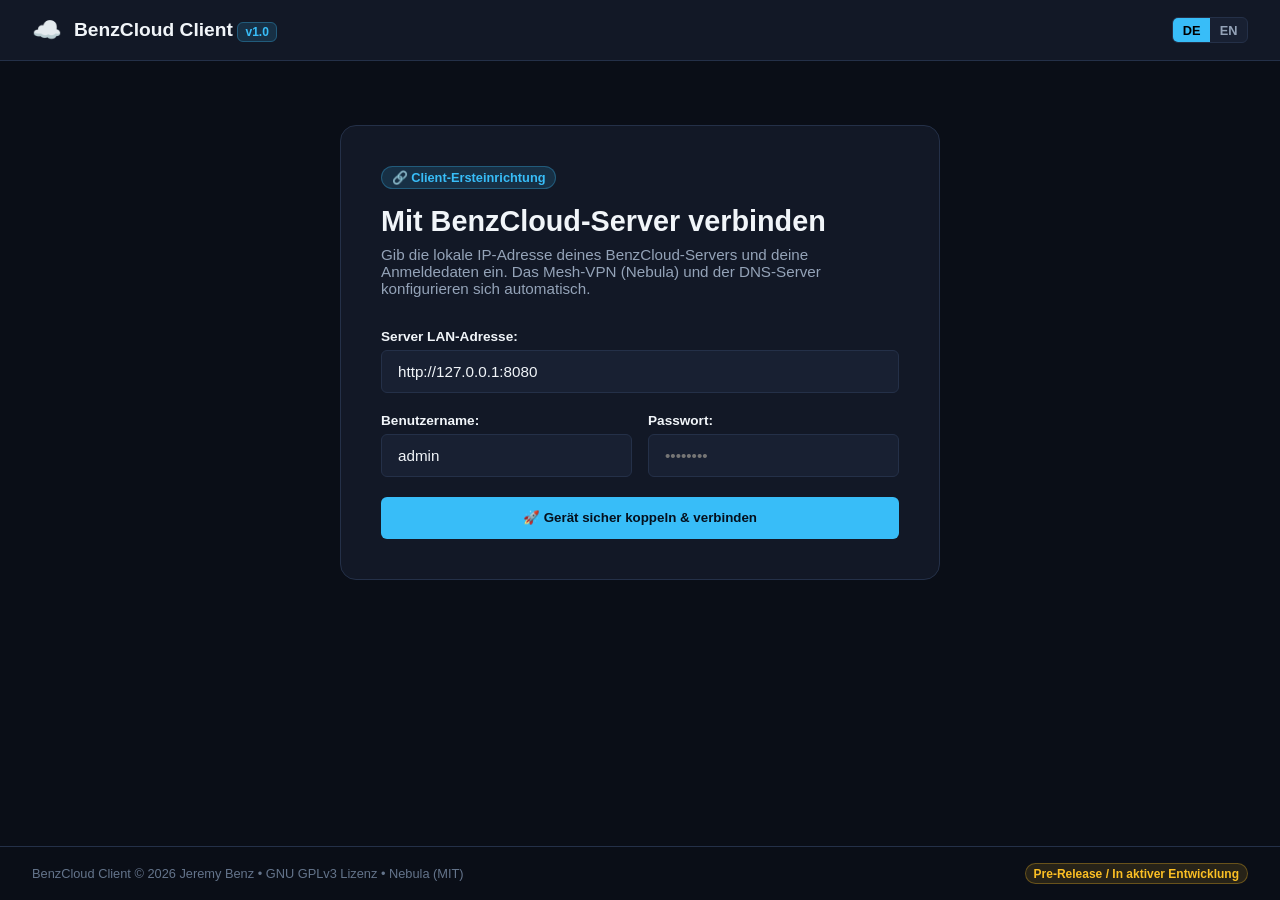
==== web/index.html @ 0cf7ce5f "feat(client): initial release v1.0 with pairing engine, desktop GUI and android APK" ====
<!DOCTYPE html>
<html lang="de" data-theme="dark">
<head>
  <meta charset="UTF-8">
  <meta name="viewport" content="width=device-width, initial-scale=1.0">
  <title>BenzCloud Client – Desktop & Mobile</title>
  <link rel="stylesheet" href="style.css">
</head>
<body>
  <header class="app-header">
    <div class="header-left">
      <div class="logo-icon">☁️</div>
      <div class="logo-text">
        <span class="brand-title">BenzCloud Client</span>
        <span class="brand-badge">v1.0</span>
      </div>
    </div>
    <div class="header-right">
      <div class="lang-switcher">
        <button id="langDE" class="btn-lang active" onclick="setLanguage('de')">DE</button>
        <button id="langEN" class="btn-lang" onclick="setLanguage('en')">EN</button>
      </div>
    </div>
  </header>

  <main class="main-content">
    <!-- PAIRING VIEW -->
    <div id="pairingView" class="view-panel" style="display:none;">
      <div class="card-box">
        <div class="badge-pill" data-i18n="pair_badge">🔗 Client-Ersteinrichtung</div>
        <h1 class="title" data-i18n="pair_title">Mit BenzCloud-Server verbinden</h1>
        <p class="desc" data-i18n="pair_desc">Gib die lokale IP-Adresse deines BenzCloud-Servers und deine Anmeldedaten ein. Das Mesh-VPN (Nebula) und der DNS-Server konfigurieren sich automatisch.</p>
        
        <form id="pairForm" onsubmit="submitPairing(event)">
          <div class="form-group">
            <label for="serverUrl" data-i18n="lbl_server_url">Server LAN-Adresse:</label>
            <input type="text" id="serverUrl" required placeholder="z. B. http://192.168.0.5:8080" value="http://127.0.0.1:8080">
          </div>
          <div class="form-row">
            <div class="form-group">
              <label for="pairUser" data-i18n="lbl_user">Benutzername:</label>
              <input type="text" id="pairUser" required placeholder="admin" value="admin">
            </div>
            <div class="form-group">
              <label for="pairPass" data-i18n="lbl_pass">Passwort:</label>
              <input type="password" id="pairPass" required placeholder="••••••••">
            </div>
          </div>
          <button type="submit" class="btn-primary btn-block" id="btnPair" data-i18n="btn_pair">🚀 Gerät sicher koppeln &amp; verbinden</button>
        </form>
      </div>
    </div>

    <!-- CONNECTED COCKPIT -->
    <div id="connectedView" class="view-panel" style="display:none;">
      <div class="status-banner">
        <div class="s-left">
          <span class="pulse-dot"></span>
          <div>
            <h2 data-i18n="status_connected">Verbunden mit BenzCloud</h2>
            <p class="s-domain" id="dispDomain">benzjeremy.de</p>
          </div>
        </div>
        <div class="s-right">
          <div class="tag-row">
            <span class="badge-tag">Overlay IP: <strong id="dispOverlayIP">10.42.0.2</strong></span>
            <span class="badge-tag">Lighthouse: <strong id="dispLighthouse">10.42.0.1</strong></span>
          </div>
        </div>
      </div>

      <h3 class="section-title" data-i18n="services_heading">Deine Enterprise-Dienste (Direktzugriff)</h3>
      <div class="grid-services">
        <a class="service-card" id="cardDrive" href="#" target="_blank">
          <div class="s-icon">📁</div>
          <div class="s-details">
            <h4 data-i18n="card_drive_title">BenzCloud Drive</h4>
            <p class="s-sub" id="subDrive">http://drive.domain</p>
            <p class="s-desc" data-i18n="card_drive_desc">Dateien hochladen, teilen und synchronisieren.</p>
          </div>
        </a>

        <a class="service-card" id="cardMail" href="#" target="_blank">
          <div class="s-icon">📧</div>
          <div class="s-details">
            <h4 data-i18n="card_mail_title">BenzCloud Mail</h4>
            <p class="s-sub" id="subMail">http://mail.domain</p>
            <p class="s-desc" data-i18n="card_mail_desc">Internes Webmail &amp; Thunderbird-kompatibles Postfach.</p>
          </div>
        </a>

        <a class="service-card" id="cardChat" href="#" target="_blank">
          <div class="s-icon">💬</div>
          <div class="s-details">
            <h4 data-i18n="card_chat_title">BenzCloud Chat</h4>
            <p class="s-sub" id="subChat">http://chat.domain</p>
            <p class="s-desc" data-i18n="card_chat_desc">Echtzeit-Teamkommunikation &amp; Direktnachrichten.</p>
          </div>
        </a>

        <a class="service-card" id="cardWeb" href="#" target="_blank">
          <div class="s-icon">🌐</div>
          <div class="s-details">
            <h4 data-i18n="card_web_title">Webseiten &amp; Portal</h4>
            <p class="s-sub" id="subWeb">http://domain</p>
            <p class="s-desc" data-i18n="card_web_desc">Gehostete Firmen- und Team-Webseiten aufrufen.</p>
          </div>
        </a>
      </div>

      <div class="client-footer-actions">
        <button class="btn-outline btn-sm" onclick="unpairClient()" data-i18n="btn_unpair">🔌 Entkoppeln / Gerät trennen</button>
      </div>
    </div>
  </main>

  <footer class="app-footer">
    <span>BenzCloud Client © 2026 Jeremy Benz • GNU GPLv3 Lizenz • Nebula (MIT)</span>
    <span class="pill-pre">Pre-Release / In aktiver Entwicklung</span>
  </footer>

  <script src="app.js"></script>
</body>
</html>
---- web/style.css ----
:root {
  --bg-page: #0a0e17;
  --bg-surface: #121826;
  --bg-card: #182032;
  --bg-hover: #1e293f;
  --border-subtle: #243048;
  --border-focus: #38bdf8;

  --text-main: #f1f5f9;
  --text-muted: #94a3b8;
  --text-subtle: #64748b;

  --accent-blue: #38bdf8;
  --accent-blue-hover: #0284c7;
  --accent-green: #34d399;
  --accent-amber: #fbbf24;

  --font-sans: -apple-system, BlinkMacSystemFont, "Segoe UI", Roboto, sans-serif;
  --font-mono: "JetBrains Mono", monospace;
  --radius-sm: 6px;
  --radius-md: 12px;
  --radius-lg: 16px;
}

* { box-sizing: border-box; margin: 0; padding: 0; }

body {
  background-color: var(--bg-page);
  color: var(--text-main);
  font-family: var(--font-sans);
  min-height: 100vh;
  display: flex;
  flex-direction: column;
}

.app-header {
  background-color: var(--bg-surface);
  border-bottom: 1px solid var(--border-subtle);
  padding: 1rem 2rem;
  display: flex;
  justify-content: space-between;
  align-items: center;
}

.header-left {
  display: flex;
  align-items: center;
  gap: 0.75rem;
}

.logo-icon { font-size: 1.5rem; }
.brand-title { font-weight: 700; font-size: 1.2rem; }
.brand-badge {
  background-color: rgba(56, 189, 248, 0.15);
  color: var(--accent-blue);
  border: 1px solid rgba(56, 189, 248, 0.3);
  font-size: 0.75rem;
  padding: 0.15rem 0.45rem;
  border-radius: var(--radius-sm);
  font-weight: 600;
}

.lang-switcher {
  display: flex;
  background-color: var(--bg-card);
  border-radius: var(--radius-sm);
  overflow: hidden;
  border: 1px solid var(--border-subtle);
}

.btn-lang {
  background: transparent;
  border: none;
  color: var(--text-muted);
  padding: 0.3rem 0.6rem;
  font-size: 0.8rem;
  font-weight: 600;
  cursor: pointer;
}
.btn-lang.active {
  background-color: var(--accent-blue);
  color: #000;
}

.main-content {
  flex: 1;
  max-width: 900px;
  width: 100%;
  margin: 0 auto;
  padding: 2rem 1.5rem;
}

.card-box {
  background-color: var(--bg-surface);
  border: 1px solid var(--border-subtle);
  border-radius: var(--radius-lg);
  padding: 2.5rem;
  margin: 2rem auto;
  max-width: 600px;
}

.badge-pill {
  display: inline-block;
  background-color: rgba(56, 189, 248, 0.15);
  color: var(--accent-blue);
  border: 1px solid rgba(56, 189, 248, 0.3);
  font-size: 0.8rem;
  font-weight: 600;
  padding: 0.2rem 0.6rem;
  border-radius: 9999px;
  margin-bottom: 1rem;
}

.title {
  font-size: 1.8rem;
  font-weight: 800;
  margin-bottom: 0.5rem;
}

.desc {
  color: var(--text-muted);
  margin-bottom: 2rem;
  font-size: 0.95rem;
}

.form-group {
  margin-bottom: 1.25rem;
}

.form-row {
  display: grid;
  grid-template-columns: 1fr 1fr;
  gap: 1rem;
}

label {
  display: block;
  font-size: 0.85rem;
  font-weight: 600;
  margin-bottom: 0.35rem;
}

input[type="text"], input[type="password"] {
  width: 100%;
  background-color: var(--bg-card);
  border: 1px solid var(--border-subtle);
  border-radius: var(--radius-sm);
  color: var(--text-main);
  padding: 0.75rem 1rem;
  font-size: 0.95rem;
}

input[type="text"]:focus, input[type="password"]:focus {
  outline: none;
  border-color: var(--border-focus);
}

.btn-primary {
  background-color: var(--accent-blue);
  color: #04101d;
  font-weight: 700;
  border: none;
  border-radius: var(--radius-sm);
  padding: 0.85rem 1.5rem;
  cursor: pointer;
}
.btn-primary:hover { background-color: var(--accent-blue-hover); }

.btn-block { width: 100%; }
.btn-sm { padding: 0.4rem 0.8rem; font-size: 0.8rem; }
.btn-outline {
  background: transparent;
  border: 1px solid var(--border-subtle);
  color: var(--text-muted);
  cursor: pointer;
  border-radius: var(--radius-sm);
}

/* Connected View */
.status-banner {
  background-color: var(--bg-surface);
  border: 1px solid var(--border-subtle);
  border-radius: var(--radius-md);
  padding: 1.5rem;
  display: flex;
  justify-content: space-between;
  align-items: center;
  margin-bottom: 2rem;
}

.s-left {
  display: flex;
  align-items: center;
  gap: 1rem;
}

.pulse-dot {
  width: 12px;
  height: 12px;
  border-radius: 50%;
  background-color: var(--accent-green);
  box-shadow: 0 0 10px var(--accent-green);
}

.s-domain {
  font-family: var(--font-mono);
  color: var(--accent-blue);
  font-size: 0.9rem;
}

.tag-row {
  display: flex;
  gap: 0.5rem;
}

.badge-tag {
  background-color: var(--bg-card);
  border: 1px solid var(--border-subtle);
  padding: 0.35rem 0.7rem;
  border-radius: var(--radius-sm);
  font-size: 0.8rem;
  font-family: var(--font-mono);
}

.section-title {
  font-size: 1.25rem;
  margin-bottom: 1rem;
  font-weight: 700;
}

.grid-services {
  display: grid;
  grid-template-columns: repeat(auto-fit, minmax(240px, 1fr));
  gap: 1rem;
  margin-bottom: 2rem;
}

.service-card {
  background-color: var(--bg-surface);
  border: 1px solid var(--border-subtle);
  border-radius: var(--radius-md);
  padding: 1.25rem;
  display: flex;
  gap: 1rem;
  text-decoration: none;
  color: var(--text-main);
  transition: all 0.2s;
}

.service-card:hover {
  border-color: var(--border-focus);
  background-color: var(--bg-hover);
  transform: translateY(-2px);
}

.s-icon { font-size: 2rem; }

.s-details h4 {
  font-size: 1rem;
  font-weight: 700;
  margin-bottom: 0.2rem;
}

.s-sub {
  font-family: var(--font-mono);
  color: var(--accent-blue);
  font-size: 0.75rem;
  margin-bottom: 0.35rem;
}

.s-desc {
  font-size: 0.8rem;
  color: var(--text-muted);
}

.client-footer-actions {
  display: flex;
  justify-content: flex-end;
}

.app-footer {
  border-top: 1px solid var(--border-subtle);
  padding: 1rem 2rem;
  font-size: 0.8rem;
  color: var(--text-subtle);
  display: flex;
  justify-content: space-between;
  align-items: center;
  margin-top: auto;
}

.pill-pre {
  background-color: rgba(251, 191, 36, 0.12);
  color: var(--accent-amber);
  border: 1px solid rgba(251, 191, 36, 0.3);
  padding: 0.15rem 0.5rem;
  border-radius: 9999px;
  font-weight: 600;
  font-size: 0.75rem;
}
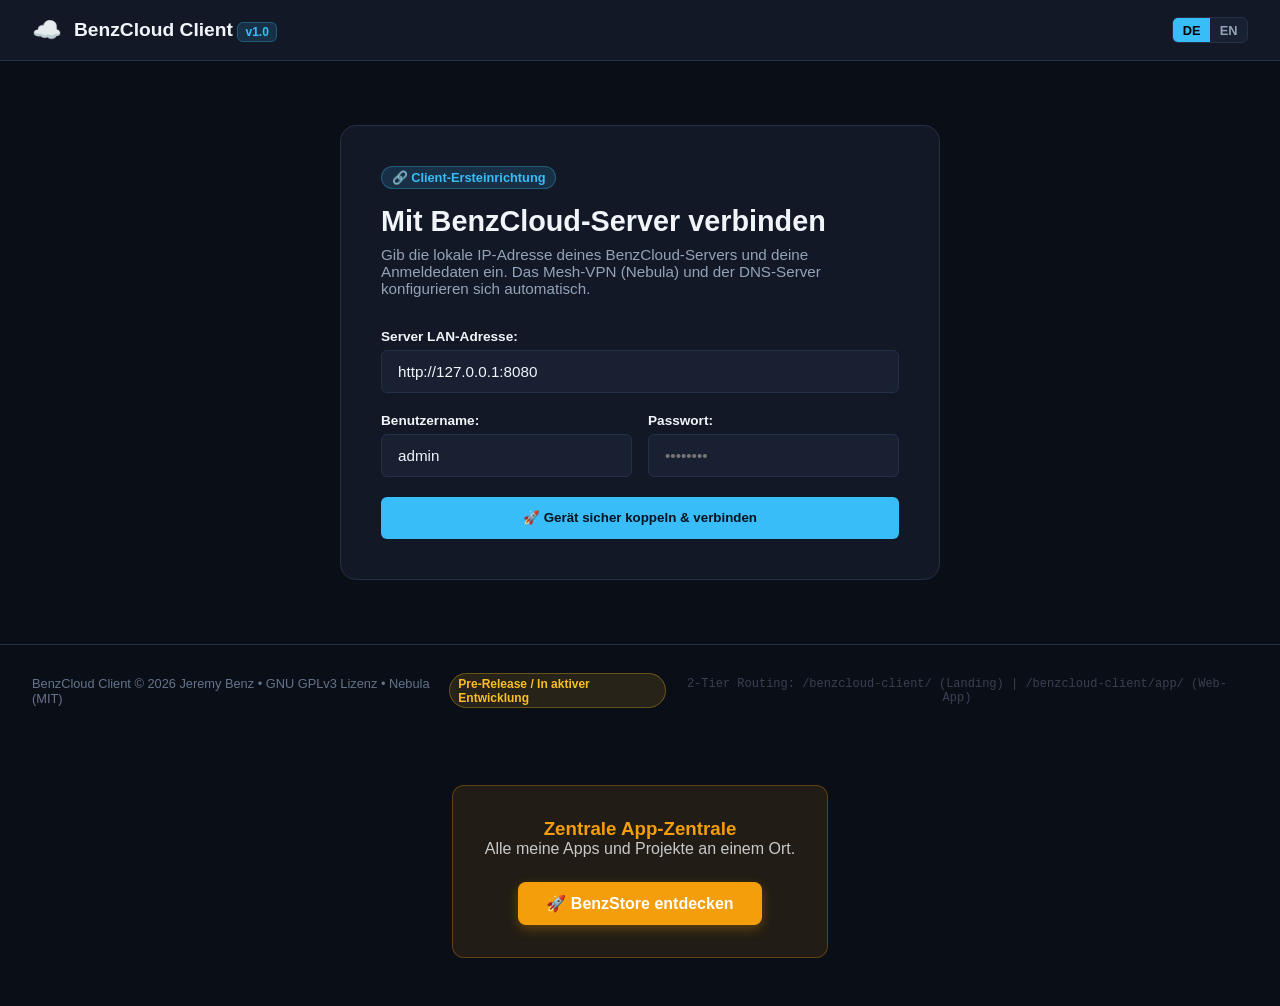
==== commit 38822867: "feat: apply website standards (Security, BenzStore CTA, 2-Tier Routing, Go-Install)" ====
--- a/web/index.html
+++ b/web/index.html
@@ -1,6 +1,9 @@
 <!DOCTYPE html>
 <html lang="de" data-theme="dark">
 <head>
+  <meta http-equiv="Content-Security-Policy" content="default-src 'self'; script-src 'self' 'unsafe-inline'; style-src 'self' 'unsafe-inline'; img-src 'self' data: https:; font-src 'self'; frame-src 'none'; object-src 'none'; base-uri 'self';">
+  <meta http-equiv="X-Content-Type-Options" content="nosniff">
+  <meta name="referrer" content="strict-origin-when-cross-origin">
   <meta charset="UTF-8">
   <meta name="viewport" content="width=device-width, initial-scale=1.0">
   <title>BenzCloud Client – Desktop & Mobile</title>
@@ -117,8 +120,10 @@
   <footer class="app-footer">
     <span>BenzCloud Client © 2026 Jeremy Benz • GNU GPLv3 Lizenz • Nebula (MIT)</span>
     <span class="pill-pre">Pre-Release / In aktiver Entwicklung</span>
+  <div class="routing-notice" style="text-align: center; padding: 1rem; font-size: 0.75rem; opacity: 0.5; font-family: monospace;">2-Tier Routing: /benzcloud-client/ (Landing) | /benzcloud-client/app/ (Web-App)</div>
   </footer>
 
   <script src="app.js"></script>
+  <section class="cta-section" style="margin: 3rem 0; text-align: center; font-family: sans-serif;"><div style="background: rgba(245, 158, 11, 0.1); border: 1px solid rgba(245, 158, 11, 0.3); border-radius: 12px; padding: 2rem; display: inline-block; max-width: 90%;"><h3 style="margin-top: 0; color: #f59e0b;">Zentrale App-Zentrale</h3><p style="margin-bottom: 1.5rem; opacity: 0.8;">Alle meine Apps und Projekte an einem Ort.</p><a class="btn-benzstore" href="https://benzjeremy.github.io/benzstore/" target="_blank" rel="noopener noreferrer" style="background: #f59e0b; color: #fff; padding: 12px 28px; border-radius: 8px; text-decoration: none; font-weight: bold; display: inline-block; box-shadow: 0 4px 12px rgba(245, 158, 11, 0.3);">🚀 BenzStore entdecken</a></div></section>
 </body>
 </html>
